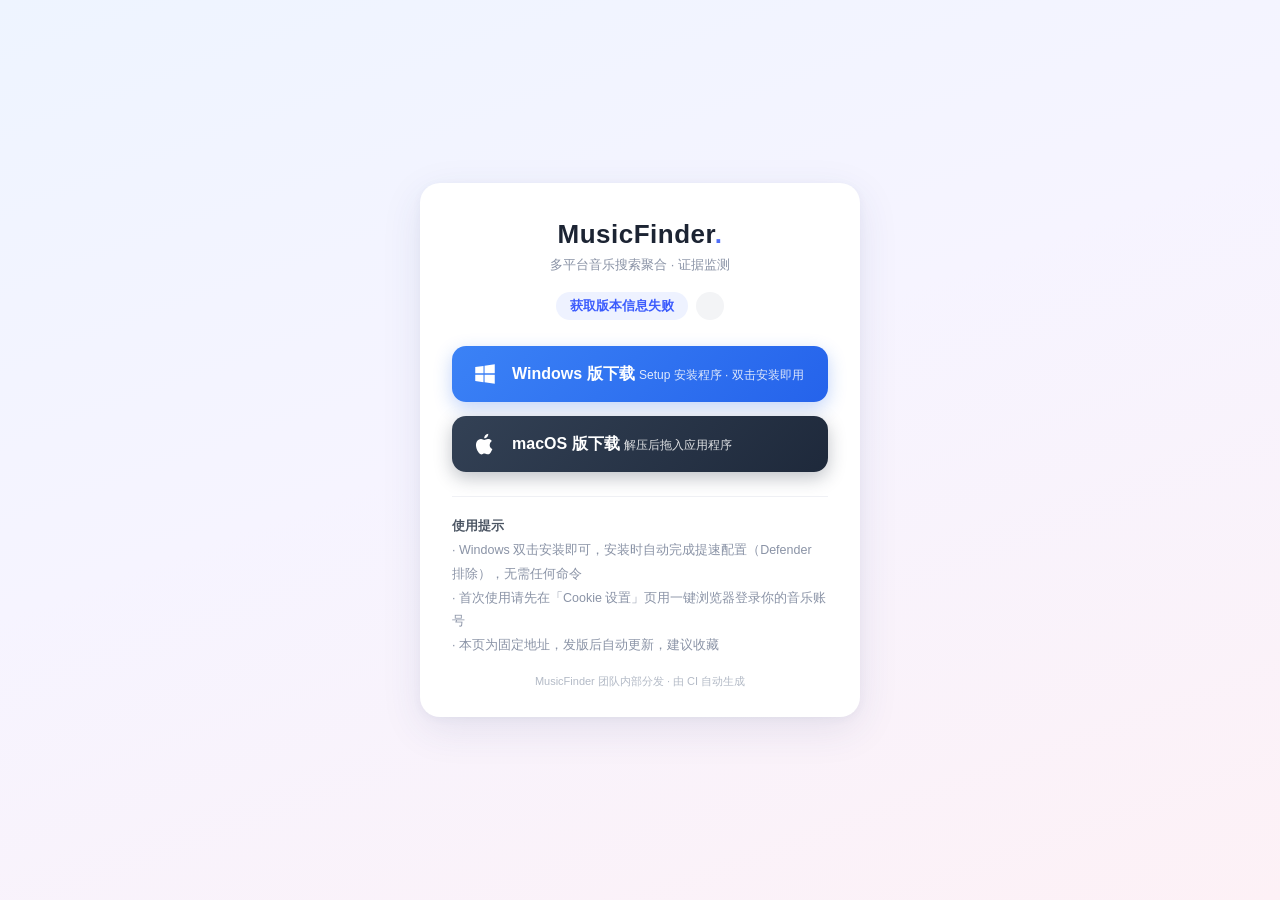
==== download.html @ f1dfb4db "feat: 新增安装包下载页（COS 托管，点开即下） - download.html：自包含单文件页面，Windows/Mac 下载按钮 + 版本徽章 +   更新时间 + 文件大小；fetch 同" ====
<!DOCTYPE html>
<html lang="zh-CN">
<head>
<meta charset="UTF-8">
<meta name="viewport" content="width=device-width, initial-scale=1">
<title>MusicFinder 安装包下载</title>
<style>
  * { margin: 0; padding: 0; box-sizing: border-box; }
  body {
    font-family: -apple-system, BlinkMacSystemFont, "PingFang SC", "Microsoft YaHei", "Segoe UI", sans-serif;
    min-height: 100vh;
    background: linear-gradient(160deg, #eef4ff 0%, #f6f4ff 45%, #fdf1f6 100%);
    display: flex; align-items: center; justify-content: center;
    padding: 24px 16px;
  }
  .card {
    width: 100%; max-width: 440px;
    background: #fff; border-radius: 20px;
    box-shadow: 0 12px 40px rgba(50, 70, 120, .10), 0 2px 8px rgba(50,70,120,.05);
    padding: 36px 32px 28px;
    text-align: center;
  }
  .logo {
    font-size: 26px; font-weight: 700; letter-spacing: .5px; color: #1c2433;
  }
  .logo .dot { color: #4f6ef7; }
  .slogan { margin-top: 6px; font-size: 13px; color: #8a93a6; }
  .badges { margin-top: 18px; display: flex; gap: 8px; justify-content: center; flex-wrap: wrap; }
  .badge {
    display: inline-block; padding: 5px 14px; border-radius: 999px;
    font-size: 13px; font-weight: 600;
  }
  .badge.ver  { background: #eef2ff; color: #3b5bfd; }
  .badge.time { background: #f3f4f6; color: #6b7280; font-weight: 500; }
  .btns { margin-top: 26px; display: flex; flex-direction: column; gap: 14px; }
  .btn {
    display: flex; align-items: center; gap: 14px;
    padding: 15px 20px; border-radius: 14px;
    text-decoration: none; color: #fff;
    transition: transform .15s ease, box-shadow .15s ease, opacity .15s;
  }
  .btn:hover { transform: translateY(-2px); }
  .btn:active { transform: translateY(0); }
  .btn.win { background: linear-gradient(135deg, #3b82f6, #2563eb); box-shadow: 0 6px 18px rgba(37, 99, 235, .28); }
  .btn.mac { background: linear-gradient(135deg, #334155, #1e293b); box-shadow: 0 6px 18px rgba(30, 41, 59, .28); }
  .btn svg { width: 26px; height: 26px; fill: #fff; flex-shrink: 0; }
  .btn .txt { flex: 1; text-align: left; }
  .btn .t1 { font-size: 16px; font-weight: 600; }
  .btn .t2 { font-size: 12px; opacity: .85; margin-top: 2px; }
  .loading { color: #9aa3b2; font-size: 12px; margin-top: 4px; }
  .tips {
    margin-top: 24px; padding-top: 18px; border-top: 1px solid #f0f1f5;
    text-align: left; font-size: 12.5px; color: #8a93a6; line-height: 1.9;
  }
  .tips b { color: #4b5563; font-weight: 600; }
  .foot { margin-top: 16px; font-size: 11px; color: #b3bac6; }
</style>
</head>
<body>
<div class="card">
  <div class="logo">MusicFinder<span class="dot">.</span></div>
  <div class="slogan">多平台音乐搜索聚合 · 证据监测</div>

  <div class="badges">
    <span class="badge ver" id="verBadge">版本加载中…</span>
    <span class="badge time" id="timeBadge"></span>
  </div>

  <div class="btns">
    <a class="btn win" id="btnWin" href="MusicFinder-latest-Windows-Setup.exe" download>
      <svg viewBox="0 0 24 24"><path d="M3 5.55 10.6 4.5v6.9H3V5.55zM11.6 4.33 21 3v8.4h-9.4V4.33zM3 12.6h7.6v6.9L3 18.45V12.6zm8.6 0H21V21l-9.4-1.33V12.6z"/></svg>
      <span class="txt">
        <span class="t1">Windows 版下载</span>
        <span class="t2" id="winMeta">Setup 安装程序 · 双击安装即用</span>
      </span>
    </a>
    <a class="btn mac" id="btnMac" href="MusicFinder-latest-Mac.zip" download>
      <svg viewBox="0 0 24 24"><path d="M16.36 12.8c.03-2.35 1.92-3.48 2-3.53-1.09-1.6-2.79-1.82-3.4-1.85-1.45-.15-2.83.85-3.56.85-.74 0-1.87-.83-3.08-.81-1.58.02-3.04.92-3.86 2.34-1.65 2.86-.42 7.1 1.18 9.42.78 1.14 1.71 2.42 2.93 2.37 1.18-.05 1.62-.76 3.05-.76 1.42 0 1.82.76 3.06.74 1.26-.02 2.06-1.15 2.83-2.3.9-1.32 1.27-2.6 1.29-2.66-.03-.01-2.46-.95-2.49-3.76zM14.02 5.43c.65-.79 1.09-1.89.97-2.98-.94.04-2.07.62-2.74 1.41-.6.7-1.13 1.82-.99 2.89 1.05.08 2.11-.53 2.76-1.32z"/></svg>
      <span class="txt">
        <span class="t1">macOS 版下载</span>
        <span class="t2" id="macMeta">解压后拖入应用程序</span>
      </span>
    </a>
  </div>

  <div class="tips">
    <b>使用提示</b><br>
    · Windows 双击安装即可，安装时自动完成提速配置（Defender 排除），无需任何命令<br>
    · 首次使用请先在「Cookie 设置」页用一键浏览器登录你的音乐账号<br>
    · 本页为固定地址，发版后自动更新，建议收藏
  </div>

  <div class="foot">MusicFinder 团队内部分发 · 由 CI 自动生成</div>
</div>

<script>
(async function () {
  try {
    const r = await fetch('latest.json?_=' + Date.now(), { cache: 'no-store' });
    if (!r.ok) throw new Error(r.status);
    const d = await r.json();
    document.getElementById('verBadge').textContent = 'v' + d.version;
    document.getElementById('timeBadge').textContent = '更新于 ' + d.updated_at;
    const w = d.files && d.files.windows, m = d.files && d.files.mac;
    if (w) {
      document.getElementById('btnWin').href = w.name;
      document.getElementById('winMeta').textContent =
        'Setup 安装程序 · ' + (w.size_mb ? w.size_mb + ' MB' : '双击安装即用');
    }
    if (m) {
      document.getElementById('btnMac').href = m.name;
      document.getElementById('macMeta').textContent =
        '解压后拖入应用程序' + (m.size_mb ? ' · ' + m.size_mb + ' MB' : '');
    }
  } catch (e) {
    // 拉取失败也要兜底：版本徽章给提示，按钮保持默认 href（latest 固定链接）仍可下载
    document.getElementById('verBadge').textContent = '获取版本信息失败';
    document.getElementById('timeBadge').textContent = '';
  }
})();
</script>
</body>
</html>
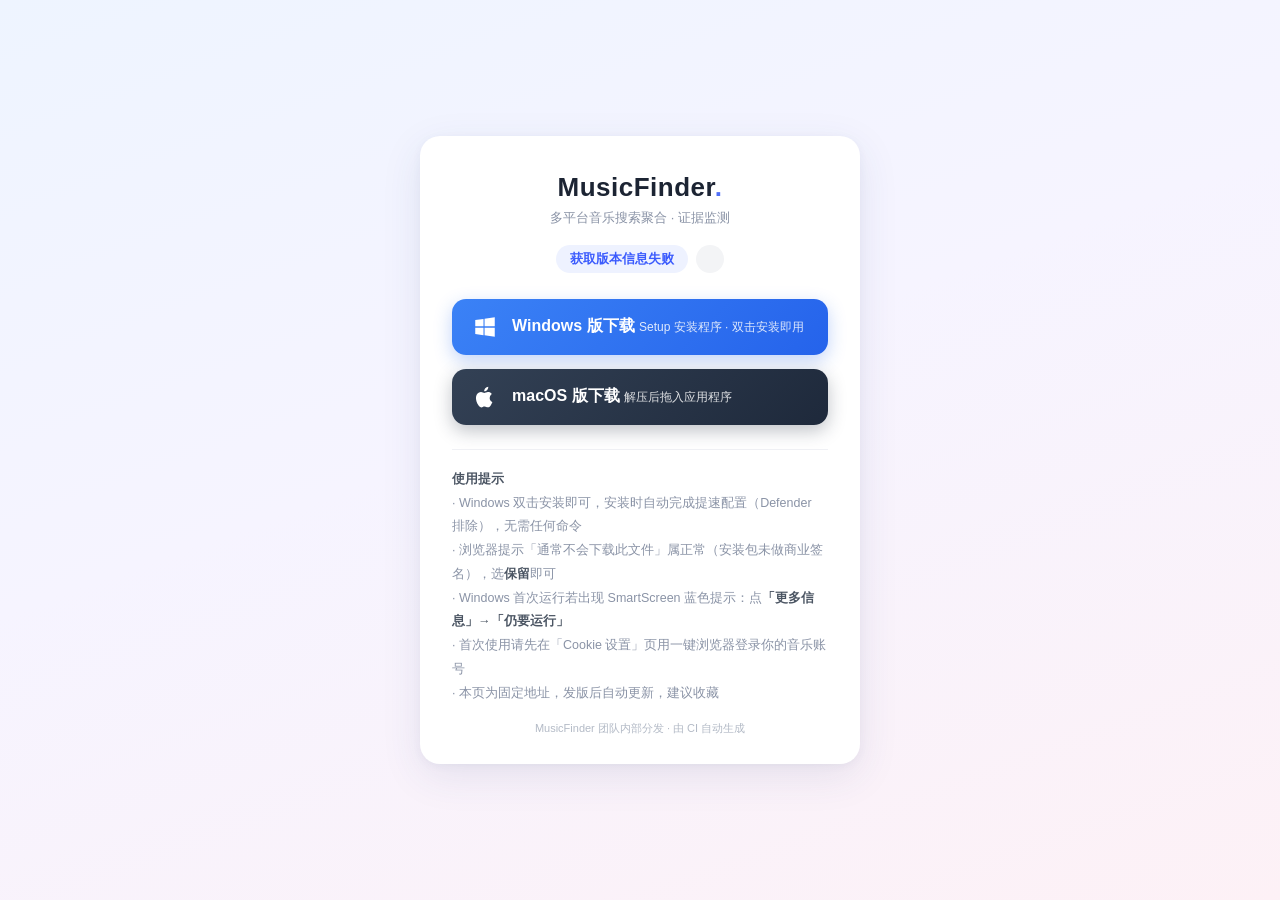
==== commit a2032f5b: "docs(download): 补充浏览器保留提示与 SmartScreen 处理说明 Mac Safari 下载 .exe 会提示「通常不会下载此文件」、Windows 首次运行 会遇 SmartS" ====
--- a/download.html
+++ b/download.html
@@ -86,6 +86,8 @@
   <div class="tips">
     <b>使用提示</b><br>
     · Windows 双击安装即可，安装时自动完成提速配置（Defender 排除），无需任何命令<br>
+    · 浏览器提示「通常不会下载此文件」属正常（安装包未做商业签名），选<b>保留</b>即可<br>
+    · Windows 首次运行若出现 SmartScreen 蓝色提示：点<b>「更多信息」→「仍要运行」</b><br>
     · 首次使用请先在「Cookie 设置」页用一键浏览器登录你的音乐账号<br>
     · 本页为固定地址，发版后自动更新，建议收藏
   </div>
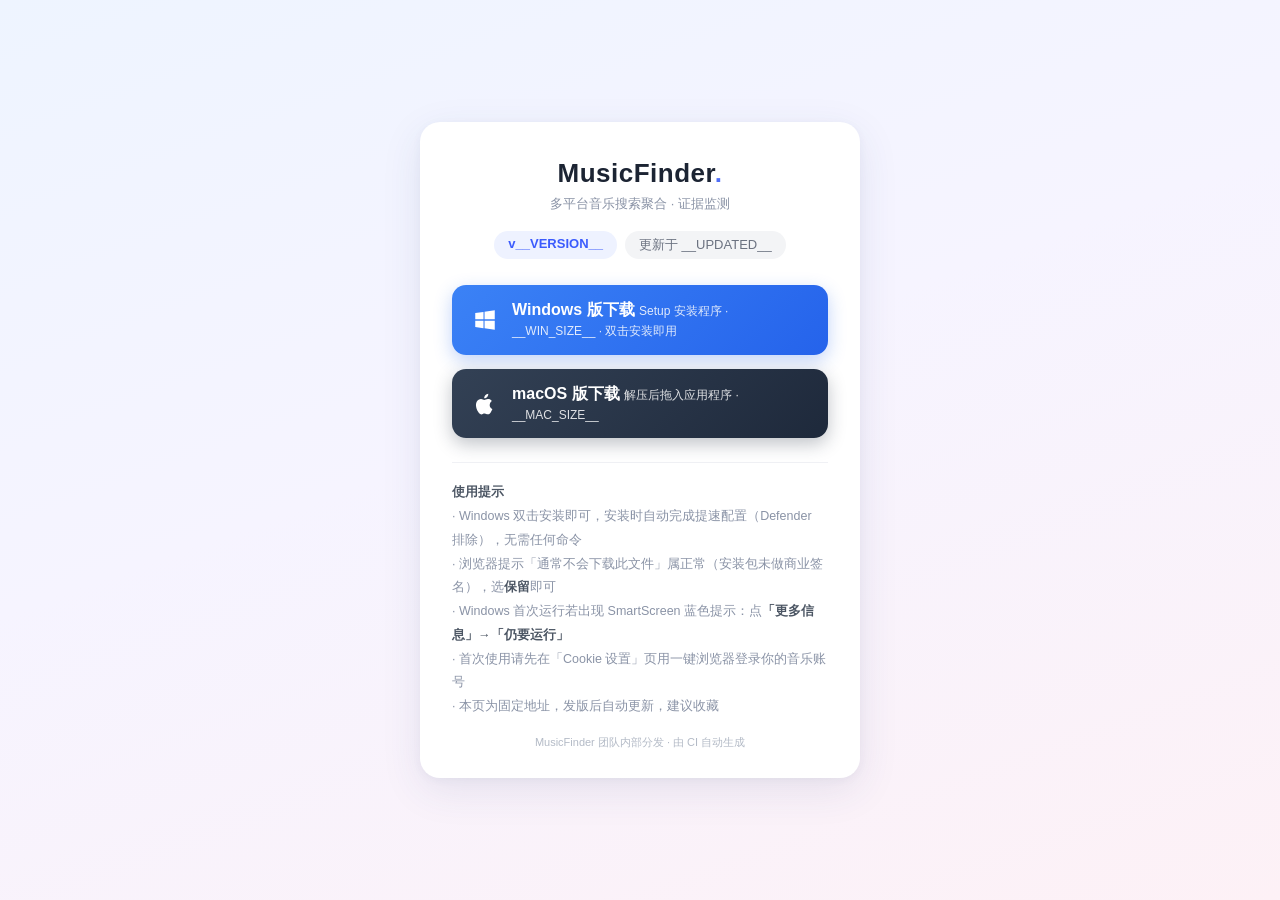
==== commit 10babfba: "fix(download): 下载页改为 CI 渲染静态化，去掉运行时 fetch 用户在微信内置浏览器打开页面出现「获取版本信息失败」——页面依赖 运行时 fetch latest.json，X5 " ====
--- a/download.html
+++ b/download.html
@@ -47,7 +47,6 @@
   .btn .txt { flex: 1; text-align: left; }
   .btn .t1 { font-size: 16px; font-weight: 600; }
   .btn .t2 { font-size: 12px; opacity: .85; margin-top: 2px; }
-  .loading { color: #9aa3b2; font-size: 12px; margin-top: 4px; }
   .tips {
     margin-top: 24px; padding-top: 18px; border-top: 1px solid #f0f1f5;
     text-align: left; font-size: 12.5px; color: #8a93a6; line-height: 1.9;
@@ -61,24 +60,26 @@
   <div class="logo">MusicFinder<span class="dot">.</span></div>
   <div class="slogan">多平台音乐搜索聚合 · 证据监测</div>
 
+  <!-- 版本信息由 CI 在上传时直接渲染进页面（__PLACEHOLDER__ 占位符）：
+       不依赖任何运行时请求，微信内置浏览器 / 全新电脑打开都能完整显示 -->
   <div class="badges">
-    <span class="badge ver" id="verBadge">版本加载中…</span>
-    <span class="badge time" id="timeBadge"></span>
+    <span class="badge ver">v__VERSION__</span>
+    <span class="badge time">更新于 __UPDATED__</span>
   </div>
 
   <div class="btns">
-    <a class="btn win" id="btnWin" href="MusicFinder-latest-Windows-Setup.exe" download>
+    <a class="btn win" href="MusicFinder-latest-Windows-Setup.exe" download>
       <svg viewBox="0 0 24 24"><path d="M3 5.55 10.6 4.5v6.9H3V5.55zM11.6 4.33 21 3v8.4h-9.4V4.33zM3 12.6h7.6v6.9L3 18.45V12.6zm8.6 0H21V21l-9.4-1.33V12.6z"/></svg>
       <span class="txt">
         <span class="t1">Windows 版下载</span>
-        <span class="t2" id="winMeta">Setup 安装程序 · 双击安装即用</span>
+        <span class="t2">Setup 安装程序 · __WIN_SIZE__ · 双击安装即用</span>
       </span>
     </a>
-    <a class="btn mac" id="btnMac" href="MusicFinder-latest-Mac.zip" download>
+    <a class="btn mac" href="MusicFinder-latest-Mac.zip" download>
       <svg viewBox="0 0 24 24"><path d="M16.36 12.8c.03-2.35 1.92-3.48 2-3.53-1.09-1.6-2.79-1.82-3.4-1.85-1.45-.15-2.83.85-3.56.85-.74 0-1.87-.83-3.08-.81-1.58.02-3.04.92-3.86 2.34-1.65 2.86-.42 7.1 1.18 9.42.78 1.14 1.71 2.42 2.93 2.37 1.18-.05 1.62-.76 3.05-.76 1.42 0 1.82.76 3.06.74 1.26-.02 2.06-1.15 2.83-2.3.9-1.32 1.27-2.6 1.29-2.66-.03-.01-2.46-.95-2.49-3.76zM14.02 5.43c.65-.79 1.09-1.89.97-2.98-.94.04-2.07.62-2.74 1.41-.6.7-1.13 1.82-.99 2.89 1.05.08 2.11-.53 2.76-1.32z"/></svg>
       <span class="txt">
         <span class="t1">macOS 版下载</span>
-        <span class="t2" id="macMeta">解压后拖入应用程序</span>
+        <span class="t2">解压后拖入应用程序 · __MAC_SIZE__</span>
       </span>
     </a>
   </div>
@@ -94,32 +95,5 @@
 
   <div class="foot">MusicFinder 团队内部分发 · 由 CI 自动生成</div>
 </div>
-
-<script>
-(async function () {
-  try {
-    const r = await fetch('latest.json?_=' + Date.now(), { cache: 'no-store' });
-    if (!r.ok) throw new Error(r.status);
-    const d = await r.json();
-    document.getElementById('verBadge').textContent = 'v' + d.version;
-    document.getElementById('timeBadge').textContent = '更新于 ' + d.updated_at;
-    const w = d.files && d.files.windows, m = d.files && d.files.mac;
-    if (w) {
-      document.getElementById('btnWin').href = w.name;
-      document.getElementById('winMeta').textContent =
-        'Setup 安装程序 · ' + (w.size_mb ? w.size_mb + ' MB' : '双击安装即用');
-    }
-    if (m) {
-      document.getElementById('btnMac').href = m.name;
-      document.getElementById('macMeta').textContent =
-        '解压后拖入应用程序' + (m.size_mb ? ' · ' + m.size_mb + ' MB' : '');
-    }
-  } catch (e) {
-    // 拉取失败也要兜底：版本徽章给提示，按钮保持默认 href（latest 固定链接）仍可下载
-    document.getElementById('verBadge').textContent = '获取版本信息失败';
-    document.getElementById('timeBadge').textContent = '';
-  }
-})();
-</script>
 </body>
 </html>
